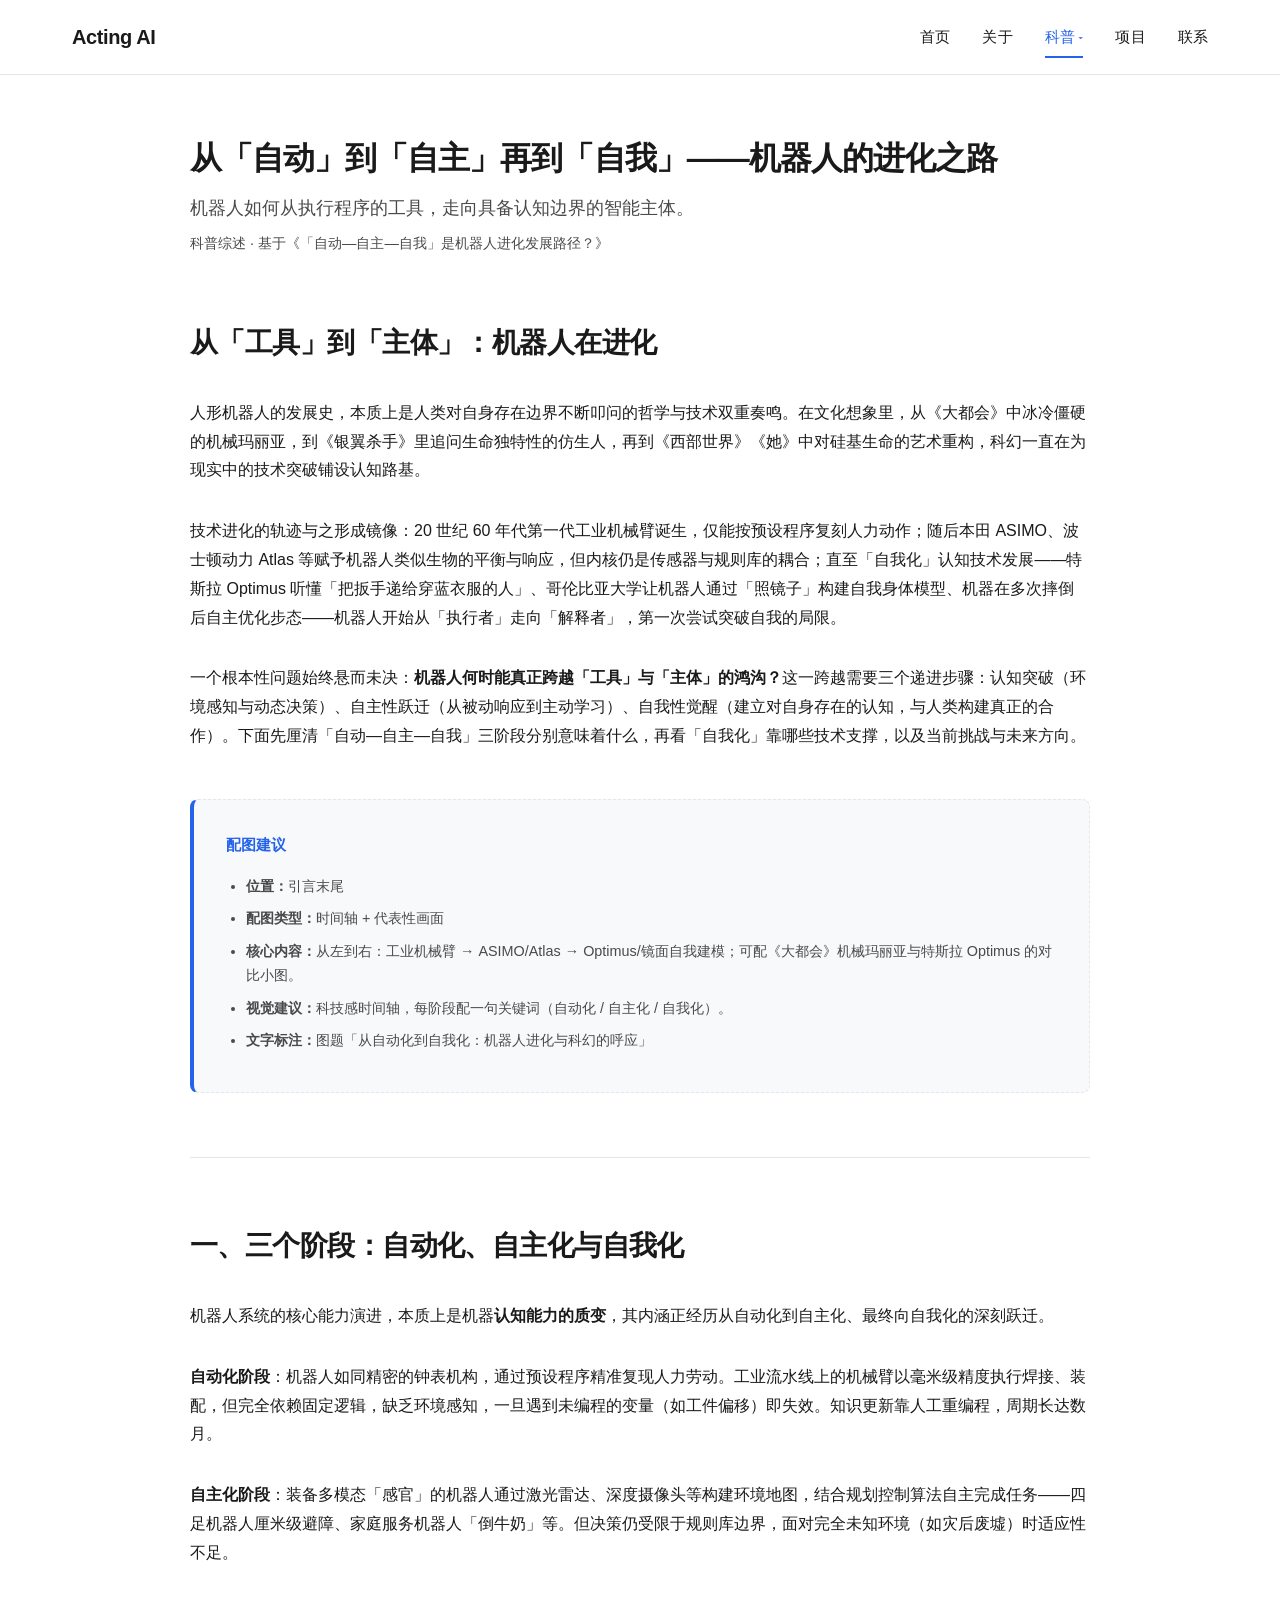
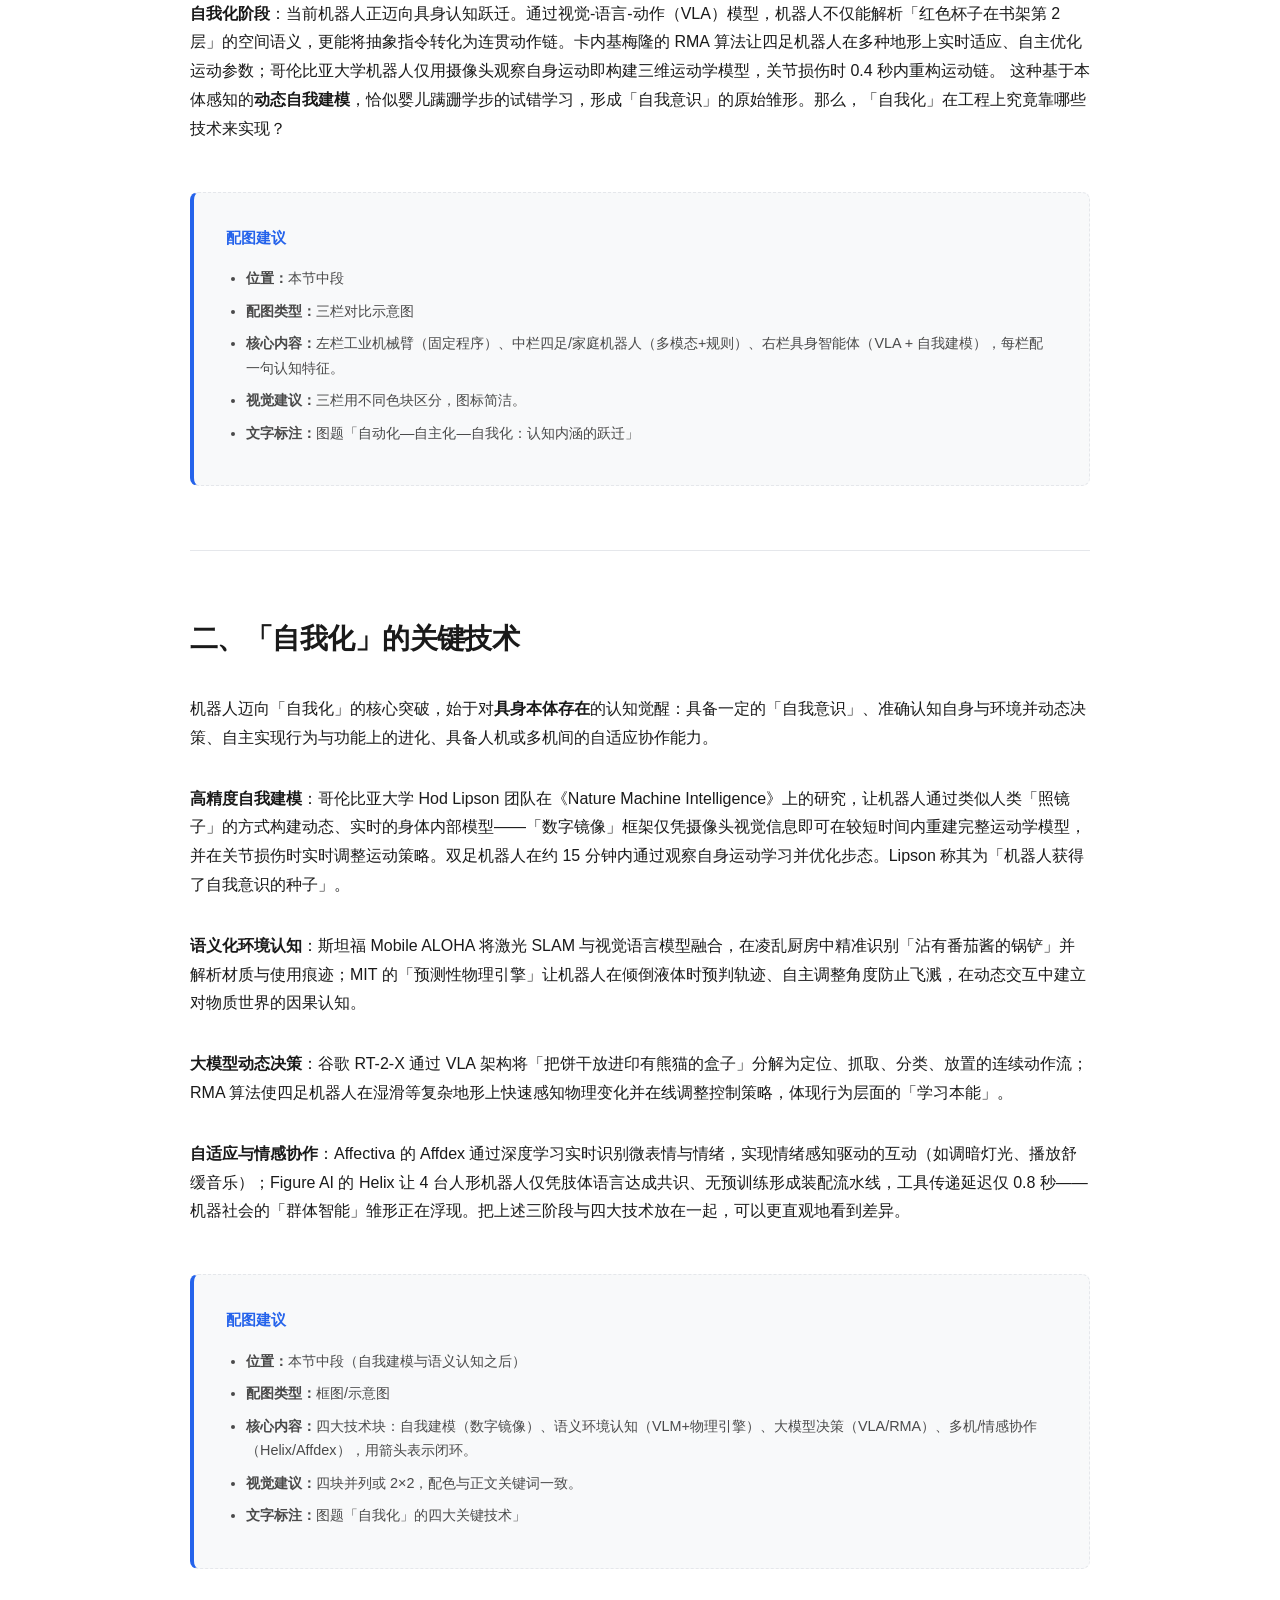
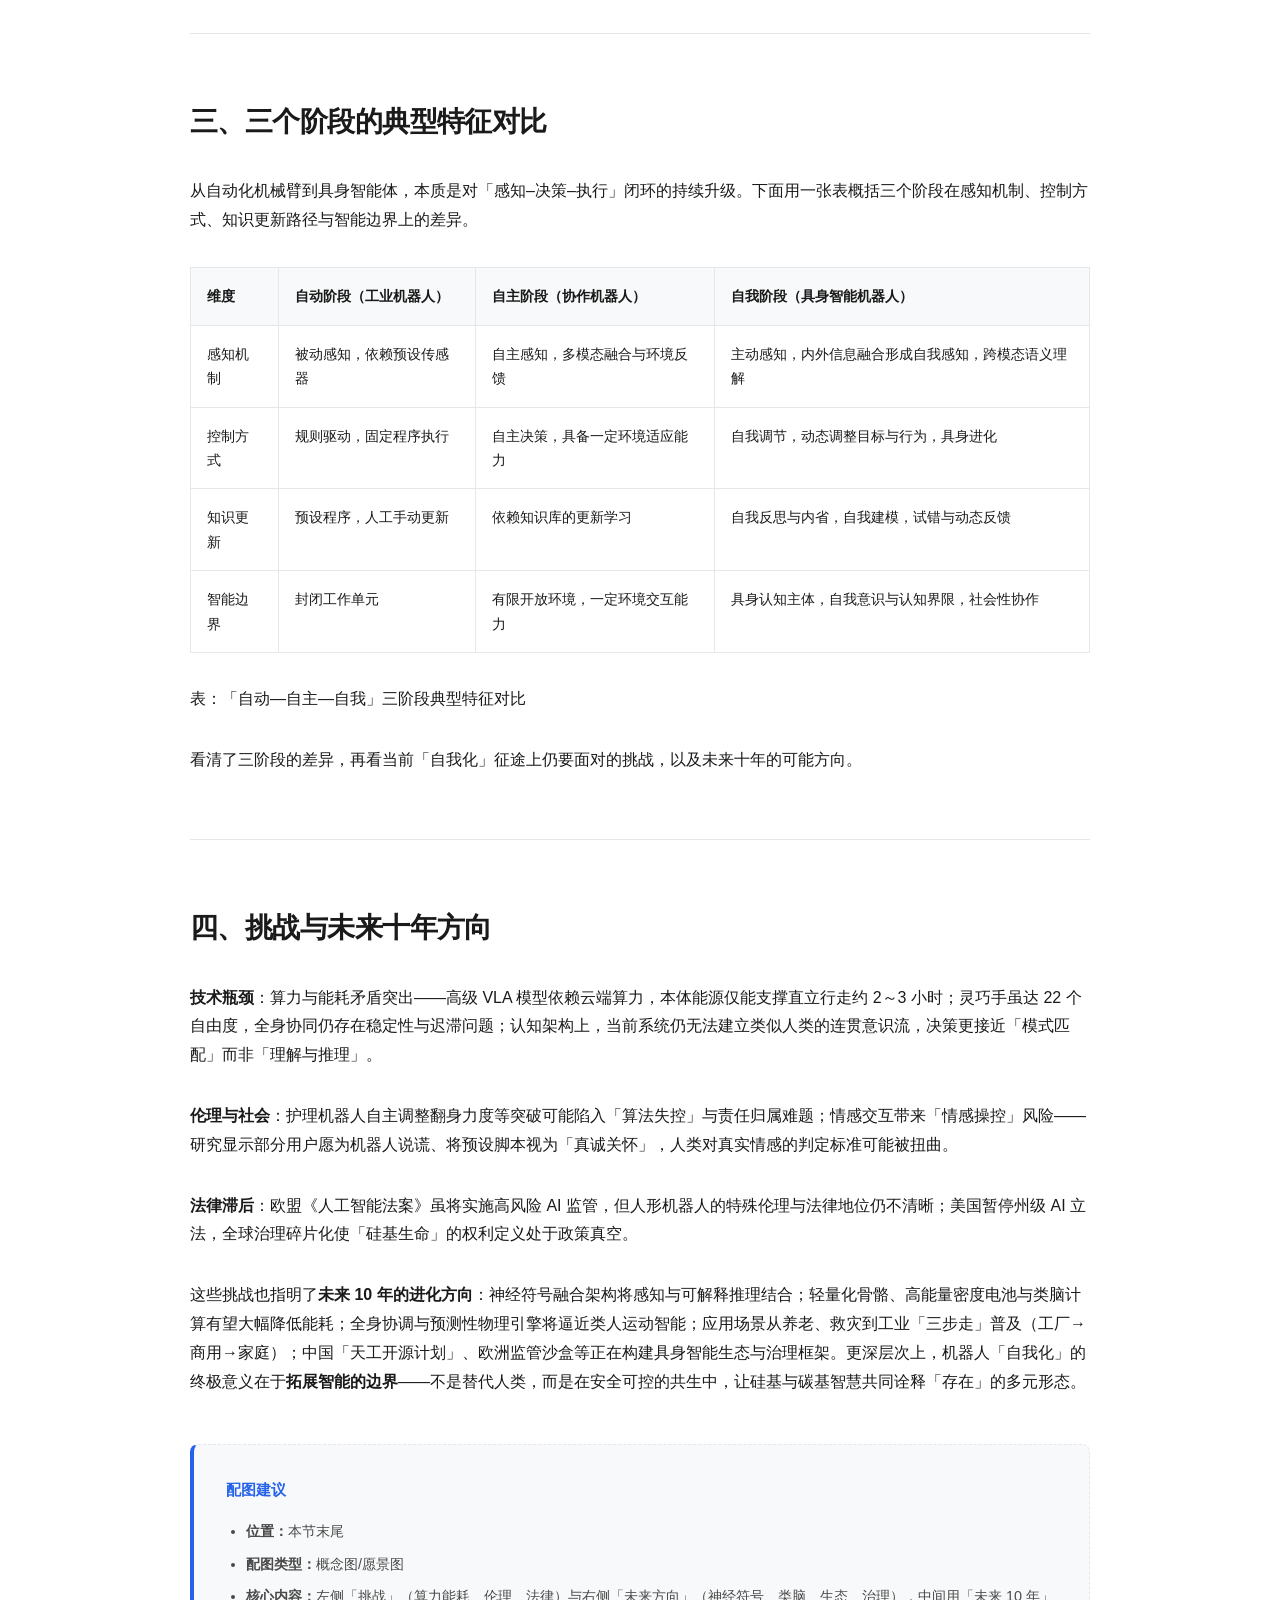
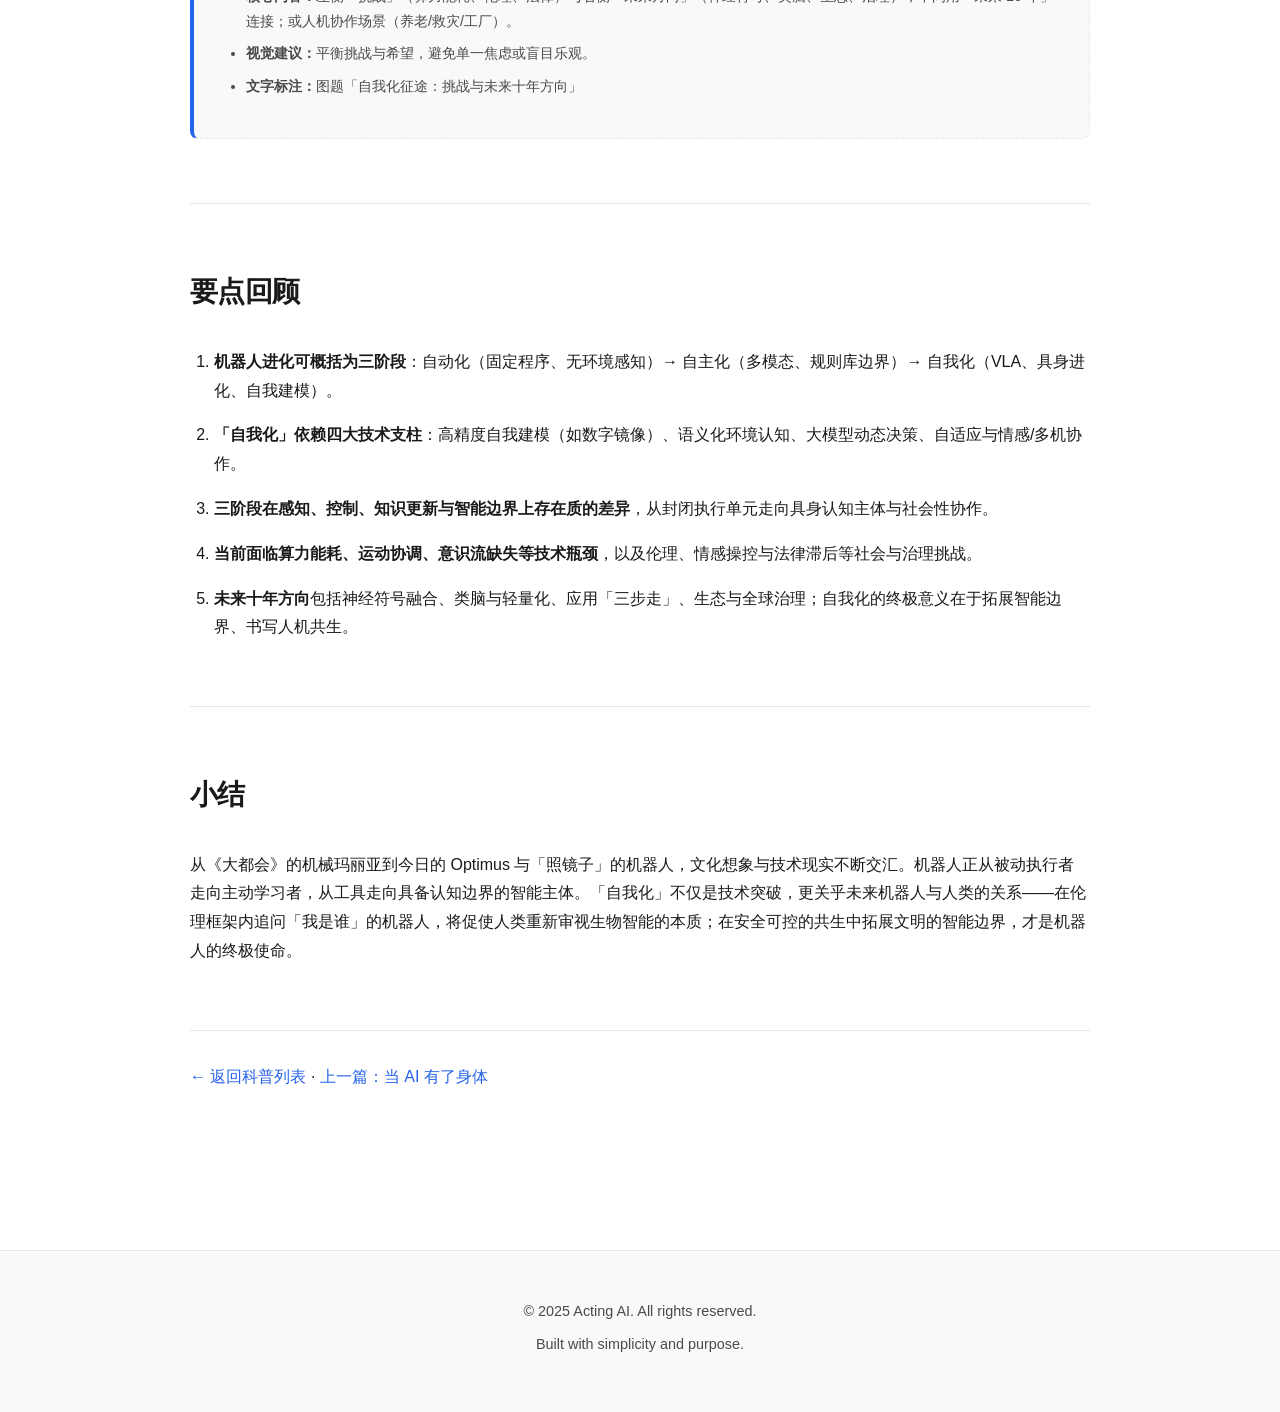
==== acting-ai/science-robot.html @ a6af3167 "更新：科普文章、下拉菜单、样式与脚本优化" ====
<!DOCTYPE html>
<html lang="zh-CN">
<head>
  <meta charset="UTF-8">
  <meta name="viewport" content="width=device-width, initial-scale=1.0">
  <meta name="description" content="从自动到自主再到自我：机器人的进化之路 - Acting AI 科普">
  <title>从「自动」到「自主」再到「自我」——机器人的进化之路 | Acting AI</title>
  <link rel="stylesheet" href="./style.css">
</head>
<body>
  <div id="header-placeholder"></div>

  <main class="main-content main-content--article">
    <div class="content-container">
      <header class="article-header">
        <h1 class="page-title article-title">从「自动」到「自主」再到「自我」——机器人的进化之路</h1>
        <p class="page-subtitle article-subtitle">机器人如何从执行程序的工具，走向具备认知边界的智能主体。</p>
        <p class="article-meta">科普综述 · 基于《「自动—自主—自我」是机器人进化发展路径？》</p>
      </header>

      <article class="article-body">
        <!-- 引言 -->
        <section class="content-section">
          <h2>从「工具」到「主体」：机器人在进化</h2>
          <p>
            人形机器人的发展史，本质上是人类对自身存在边界不断叩问的哲学与技术双重奏鸣。在文化想象里，从《大都会》中冰冷僵硬的机械玛丽亚，到《银翼杀手》里追问生命独特性的仿生人，再到《西部世界》《她》中对硅基生命的艺术重构，科幻一直在为现实中的技术突破铺设认知路基。
          </p>
          <p>
            技术进化的轨迹与之形成镜像：20 世纪 60 年代第一代工业机械臂诞生，仅能按预设程序复刻人力动作；随后本田 ASIMO、波士顿动力 Atlas 等赋予机器人类似生物的平衡与响应，但内核仍是传感器与规则库的耦合；直至「自我化」认知技术发展——特斯拉 Optimus 听懂「把扳手递给穿蓝衣服的人」、哥伦比亚大学让机器人通过「照镜子」构建自我身体模型、机器在多次摔倒后自主优化步态——机器人开始从「执行者」走向「解释者」，第一次尝试突破自我的局限。
          </p>
          <p>
            一个根本性问题始终悬而未决：<strong>机器人何时能真正跨越「工具」与「主体」的鸿沟？</strong>这一跨越需要三个递进步骤：认知突破（环境感知与动态决策）、自主性跃迁（从被动响应到主动学习）、自我性觉醒（建立对自身存在的认知，与人类构建真正的合作）。下面先厘清「自动—自主—自我」三阶段分别意味着什么，再看「自我化」靠哪些技术支撑，以及当前挑战与未来方向。
          </p>

          <figure class="figure-suggestion">
            <figcaption class="figure-suggestion__title">配图建议</figcaption>
            <ul class="figure-suggestion__list">
              <li><strong>位置：</strong>引言末尾</li>
              <li><strong>配图类型：</strong>时间轴 + 代表性画面</li>
              <li><strong>核心内容：</strong>从左到右：工业机械臂 → ASIMO/Atlas → Optimus/镜面自我建模；可配《大都会》机械玛丽亚与特斯拉 Optimus 的对比小图。</li>
              <li><strong>视觉建议：</strong>科技感时间轴，每阶段配一句关键词（自动化 / 自主化 / 自我化）。</li>
              <li><strong>文字标注：</strong>图题「从自动化到自我化：机器人进化与科幻的呼应」</li>
            </ul>
          </figure>
        </section>

        <hr class="section-divider">

        <!-- 第一节：三阶段内涵 -->
        <section class="content-section">
          <h2>一、三个阶段：自动化、自主化与自我化</h2>
          <p>
            机器人系统的核心能力演进，本质上是机器<strong>认知能力的质变</strong>，其内涵正经历从自动化到自主化、最终向自我化的深刻跃迁。
          </p>
          <p>
            <strong>自动化阶段</strong>：机器人如同精密的钟表机构，通过预设程序精准复现人力劳动。工业流水线上的机械臂以毫米级精度执行焊接、装配，但完全依赖固定逻辑，缺乏环境感知，一旦遇到未编程的变量（如工件偏移）即失效。知识更新靠人工重编程，周期长达数月。
          </p>
          <p>
            <strong>自主化阶段</strong>：装备多模态「感官」的机器人通过激光雷达、深度摄像头等构建环境地图，结合规划控制算法自主完成任务——四足机器人厘米级避障、家庭服务机器人「倒牛奶」等。但决策仍受限于规则库边界，面对完全未知环境（如灾后废墟）时适应性不足。
          </p>
          <p>
            <strong>自我化阶段</strong>：当前机器人正迈向具身认知跃迁。通过视觉-语言-动作（VLA）模型，机器人不仅能解析「红色杯子在书架第 2 层」的空间语义，更能将抽象指令转化为连贯动作链。卡内基梅隆的 RMA 算法让四足机器人在多种地形上实时适应、自主优化运动参数；哥伦比亚大学机器人仅用摄像头观察自身运动即构建三维运动学模型，关节损伤时 0.4 秒内重构运动链。            这种基于本体感知的<strong>动态自我建模</strong>，恰似婴儿蹒跚学步的试错学习，形成「自我意识」的原始雏形。那么，「自我化」在工程上究竟靠哪些技术来实现？
          </p>

          <figure class="figure-suggestion">
            <figcaption class="figure-suggestion__title">配图建议</figcaption>
            <ul class="figure-suggestion__list">
              <li><strong>位置：</strong>本节中段</li>
              <li><strong>配图类型：</strong>三栏对比示意图</li>
              <li><strong>核心内容：</strong>左栏工业机械臂（固定程序）、中栏四足/家庭机器人（多模态+规则）、右栏具身智能体（VLA + 自我建模），每栏配一句认知特征。</li>
              <li><strong>视觉建议：</strong>三栏用不同色块区分，图标简洁。</li>
              <li><strong>文字标注：</strong>图题「自动化—自主化—自我化：认知内涵的跃迁」</li>
            </ul>
          </figure>
        </section>

        <hr class="section-divider">

        <!-- 第二节：自我化关键技术 -->
        <section class="content-section">
          <h2>二、「自我化」的关键技术</h2>
          <p>
            机器人迈向「自我化」的核心突破，始于对<strong>具身本体存在</strong>的认知觉醒：具备一定的「自我意识」、准确认知自身与环境并动态决策、自主实现行为与功能上的进化、具备人机或多机间的自适应协作能力。
          </p>
          <p>
            <strong>高精度自我建模</strong>：哥伦比亚大学 Hod Lipson 团队在《Nature Machine Intelligence》上的研究，让机器人通过类似人类「照镜子」的方式构建动态、实时的身体内部模型——「数字镜像」框架仅凭摄像头视觉信息即可在较短时间内重建完整运动学模型，并在关节损伤时实时调整运动策略。双足机器人在约 15 分钟内通过观察自身运动学习并优化步态。Lipson 称其为「机器人获得了自我意识的种子」。
          </p>
          <p>
            <strong>语义化环境认知</strong>：斯坦福 Mobile ALOHA 将激光 SLAM 与视觉语言模型融合，在凌乱厨房中精准识别「沾有番茄酱的锅铲」并解析材质与使用痕迹；MIT 的「预测性物理引擎」让机器人在倾倒液体时预判轨迹、自主调整角度防止飞溅，在动态交互中建立对物质世界的因果认知。
          </p>
          <p>
            <strong>大模型动态决策</strong>：谷歌 RT-2-X 通过 VLA 架构将「把饼干放进印有熊猫的盒子」分解为定位、抓取、分类、放置的连续动作流；RMA 算法使四足机器人在湿滑等复杂地形上快速感知物理变化并在线调整控制策略，体现行为层面的「学习本能」。
          </p>
          <p>
            <strong>自适应与情感协作</strong>：Affectiva 的 Affdex 通过深度学习实时识别微表情与情绪，实现情绪感知驱动的互动（如调暗灯光、播放舒缓音乐）；Figure AI 的 Helix 让 4 台人形机器人仅凭肢体语言达成共识、无预训练形成装配流水线，工具传递延迟仅 0.8 秒——机器社会的「群体智能」雏形正在浮现。把上述三阶段与四大技术放在一起，可以更直观地看到差异。
          </p>

          <figure class="figure-suggestion">
            <figcaption class="figure-suggestion__title">配图建议</figcaption>
            <ul class="figure-suggestion__list">
              <li><strong>位置：</strong>本节中段（自我建模与语义认知之后）</li>
              <li><strong>配图类型：</strong>框图/示意图</li>
              <li><strong>核心内容：</strong>四大技术块：自我建模（数字镜像）、语义环境认知（VLM+物理引擎）、大模型决策（VLA/RMA）、多机/情感协作（Helix/Affdex），用箭头表示闭环。</li>
              <li><strong>视觉建议：</strong>四块并列或 2×2，配色与正文关键词一致。</li>
              <li><strong>文字标注：</strong>图题「自我化」的四大关键技术」</li>
            </ul>
          </figure>
        </section>

        <hr class="section-divider">

        <!-- 第三节：三阶段对比表 -->
        <section class="content-section">
          <h2>三、三个阶段的典型特征对比</h2>
          <p>
            从自动化机械臂到具身智能体，本质是对「感知–决策–执行」闭环的持续升级。下面用一张表概括三个阶段在感知机制、控制方式、知识更新路径与智能边界上的差异。
          </p>
          <div class="article-table-wrap">
            <table class="article-table">
              <thead>
                <tr>
                  <th>维度</th>
                  <th>自动阶段（工业机器人）</th>
                  <th>自主阶段（协作机器人）</th>
                  <th>自我阶段（具身智能机器人）</th>
                </tr>
              </thead>
              <tbody>
                <tr>
                  <td>感知机制</td>
                  <td>被动感知，依赖预设传感器</td>
                  <td>自主感知，多模态融合与环境反馈</td>
                  <td>主动感知，内外信息融合形成自我感知，跨模态语义理解</td>
                </tr>
                <tr>
                  <td>控制方式</td>
                  <td>规则驱动，固定程序执行</td>
                  <td>自主决策，具备一定环境适应能力</td>
                  <td>自我调节，动态调整目标与行为，具身进化</td>
                </tr>
                <tr>
                  <td>知识更新</td>
                  <td>预设程序，人工手动更新</td>
                  <td>依赖知识库的更新学习</td>
                  <td>自我反思与内省，自我建模，试错与动态反馈</td>
                </tr>
                <tr>
                  <td>智能边界</td>
                  <td>封闭工作单元</td>
                  <td>有限开放环境，一定环境交互能力</td>
                  <td>具身认知主体，自我意识与认知界限，社会性协作</td>
                </tr>
              </tbody>
            </table>
          </div>
          <p class="article-table-caption">表：「自动—自主—自我」三阶段典型特征对比</p>
          <p>
            看清了三阶段的差异，再看当前「自我化」征途上仍要面对的挑战，以及未来十年的可能方向。
          </p>
        </section>

        <hr class="section-divider">

        <!-- 第四节：挑战与未来 -->
        <section class="content-section">
          <h2>四、挑战与未来十年方向</h2>
          <p>
            <strong>技术瓶颈</strong>：算力与能耗矛盾突出——高级 VLA 模型依赖云端算力，本体能源仅能支撑直立行走约 2～3 小时；灵巧手虽达 22 个自由度，全身协同仍存在稳定性与迟滞问题；认知架构上，当前系统仍无法建立类似人类的连贯意识流，决策更接近「模式匹配」而非「理解与推理」。
          </p>
          <p>
            <strong>伦理与社会</strong>：护理机器人自主调整翻身力度等突破可能陷入「算法失控」与责任归属难题；情感交互带来「情感操控」风险——研究显示部分用户愿为机器人说谎、将预设脚本视为「真诚关怀」，人类对真实情感的判定标准可能被扭曲。
          </p>
          <p>
            <strong>法律滞后</strong>：欧盟《人工智能法案》虽将实施高风险 AI 监管，但人形机器人的特殊伦理与法律地位仍不清晰；美国暂停州级 AI 立法，全球治理碎片化使「硅基生命」的权利定义处于政策真空。
          </p>
          <p>
            这些挑战也指明了<strong>未来 10 年的进化方向</strong>：神经符号融合架构将感知与可解释推理结合；轻量化骨骼、高能量密度电池与类脑计算有望大幅降低能耗；全身协调与预测性物理引擎将逼近类人运动智能；应用场景从养老、救灾到工业「三步走」普及（工厂→商用→家庭）；中国「天工开源计划」、欧洲监管沙盒等正在构建具身智能生态与治理框架。更深层次上，机器人「自我化」的终极意义在于<strong>拓展智能的边界</strong>——不是替代人类，而是在安全可控的共生中，让硅基与碳基智慧共同诠释「存在」的多元形态。
          </p>

          <figure class="figure-suggestion">
            <figcaption class="figure-suggestion__title">配图建议</figcaption>
            <ul class="figure-suggestion__list">
              <li><strong>位置：</strong>本节末尾</li>
              <li><strong>配图类型：</strong>概念图/愿景图</li>
              <li><strong>核心内容：</strong>左侧「挑战」（算力能耗、伦理、法律）与右侧「未来方向」（神经符号、类脑、生态、治理），中间用「未来 10 年」连接；或人机协作场景（养老/救灾/工厂）。</li>
              <li><strong>视觉建议：</strong>平衡挑战与希望，避免单一焦虑或盲目乐观。</li>
              <li><strong>文字标注：</strong>图题「自我化征途：挑战与未来十年方向」</li>
            </ul>
          </figure>
        </section>

        <hr class="section-divider">

        <!-- 关键发现 -->
        <section class="content-section key-findings">
          <h2>要点回顾</h2>
          <ol class="key-findings__list">
            <li><strong>机器人进化可概括为三阶段</strong>：自动化（固定程序、无环境感知）→ 自主化（多模态、规则库边界）→ 自我化（VLA、具身进化、自我建模）。</li>
            <li><strong>「自我化」依赖四大技术支柱</strong>：高精度自我建模（如数字镜像）、语义化环境认知、大模型动态决策、自适应与情感/多机协作。</li>
            <li><strong>三阶段在感知、控制、知识更新与智能边界上存在质的差异</strong>，从封闭执行单元走向具身认知主体与社会性协作。</li>
            <li><strong>当前面临算力能耗、运动协调、意识流缺失等技术瓶颈</strong>，以及伦理、情感操控与法律滞后等社会与治理挑战。</li>
            <li><strong>未来十年方向</strong>包括神经符号融合、类脑与轻量化、应用「三步走」、生态与全球治理；自我化的终极意义在于拓展智能边界、书写人机共生。</li>
          </ol>
        </section>

        <hr class="section-divider">

        <!-- 结论与展望 -->
        <section class="content-section">
          <h2>小结</h2>
          <p>
            从《大都会》的机械玛丽亚到今日的 Optimus 与「照镜子」的机器人，文化想象与技术现实不断交汇。机器人正从被动执行者走向主动学习者，从工具走向具备认知边界的智能主体。「自我化」不仅是技术突破，更关乎未来机器人与人类的关系——在伦理框架内追问「我是谁」的机器人，将促使人类重新审视生物智能的本质；在安全可控的共生中拓展文明的智能边界，才是机器人的终极使命。
          </p>
        </section>

        <!-- 返回科普列表 -->
        <p class="article-back-link">
          <a href="./science-index.html">← 返回科普列表</a>
          <span class="article-next-link"> · <a href="./science.html">上一篇：当 AI 有了身体</a></span>
        </p>
      </article>
    </div>
  </main>

  <div id="footer-placeholder"></div>
  <script src="./script.js"></script>
</body>
</html>
---- acting-ai/style.css ----
/* ============================================
   全局样式 - 模仿 labpai.com 设计风格
   ============================================ */

/* CSS 变量 - 配色方案 */
:root {
  --color-bg: #ffffff;
  --color-bg-secondary: #f8f9fa;
  --color-text: #1a1a1a;
  --color-text-secondary: #4a4a4a;
  --color-accent: #2563eb;
  --color-accent-hover: #1d4ed8;
  --color-border: #e5e7eb;
  --color-link: #2563eb;
  --color-link-hover: #1d4ed8;
  
  --font-primary: -apple-system, BlinkMacSystemFont, "Segoe UI", Roboto, "Helvetica Neue", Arial, sans-serif;
  --font-mono: "SF Mono", Monaco, "Cascadia Code", "Roboto Mono", Consolas, monospace;
  
  --spacing-xs: 0.5rem;
  --spacing-sm: 1rem;
  --spacing-md: 2rem;
  --spacing-lg: 3rem;
  --spacing-xl: 4rem;
  --spacing-2xl: 6rem;
  
  --max-width: 1200px;
  --max-width-content: 900px;
  
  --transition: all 0.3s ease;
}

/* 重置样式 */
* {
  margin: 0;
  padding: 0;
  box-sizing: border-box;
}

html {
  font-size: 16px;
  scroll-behavior: smooth;
}

body {
  font-family: var(--font-primary);
  color: var(--color-text);
  background-color: var(--color-bg);
  line-height: 1.7;
  -webkit-font-smoothing: antialiased;
  -moz-osx-font-smoothing: grayscale;
}

/* ============================================
   头部导航栏样式
   ============================================ */

.site-header {
  border-bottom: 1px solid var(--color-border);
  position: sticky;
  top: 0;
  z-index: 1000;
  backdrop-filter: blur(10px);
  background-color: rgba(255, 255, 255, 0.95);
}

.header-container {
  max-width: var(--max-width);
  margin: 0 auto;
  padding: var(--spacing-sm) var(--spacing-md);
  display: flex;
  justify-content: space-between;
  align-items: center;
}

.logo-link {
  text-decoration: none;
  color: var(--color-text);
  font-weight: 600;
  font-size: 1.25rem;
  transition: var(--transition);
}

.logo-link:hover {
  color: var(--color-accent);
}

.logo-text {
  letter-spacing: -0.02em;
}

.main-nav {
  display: flex;
  align-items: center;
}

.nav-list {
  display: flex;
  list-style: none;
  gap: var(--spacing-md);
  align-items: center;
}

.nav-item {
  margin: 0;
}

.nav-link {
  text-decoration: none;
  color: var(--color-text);
  font-size: 0.95rem;
  font-weight: 400;
  padding: var(--spacing-xs) 0;
  position: relative;
  transition: var(--transition);
  letter-spacing: 0.01em;
}

.nav-link:hover {
  color: var(--color-accent);
}

.nav-link::after {
  content: '';
  position: absolute;
  bottom: 0;
  left: 0;
  width: 0;
  height: 2px;
  background-color: var(--color-accent);
  transition: width 0.3s ease;
}

.nav-link:hover::after {
  width: 100%;
}

.nav-link.active {
  color: var(--color-accent);
  font-weight: 500;
}

.nav-link.active::after {
  width: 100%;
}

/* 科普下拉菜单 */
.nav-item--dropdown {
  position: relative;
}

.nav-link--dropdown {
  display: inline-flex;
  align-items: center;
  gap: 0.2rem;
}

.nav-dropdown-arrow {
  font-size: 0.7em;
  opacity: 0.8;
  transition: transform 0.2s ease;
}

.nav-item--dropdown:hover .nav-dropdown-arrow {
  transform: rotate(180deg);
}

.nav-dropdown {
  position: absolute;
  top: 100%;
  left: 0;
  min-width: 12rem;
  margin: 0;
  padding: var(--spacing-xs) 0;
  list-style: none;
  background: var(--color-bg);
  border: 1px solid var(--color-border);
  border-radius: 6px;
  box-shadow: 0 4px 12px rgba(0, 0, 0, 0.08);
  opacity: 0;
  visibility: hidden;
  transform: translateY(-4px);
  transition: opacity 0.2s ease, visibility 0.2s ease, transform 0.2s ease;
  z-index: 100;
}

.nav-item--dropdown:hover .nav-dropdown {
  opacity: 1;
  visibility: visible;
  transform: translateY(0);
}

.nav-dropdown-link {
  display: block;
  padding: var(--spacing-sm) var(--spacing-md);
  font-size: 0.9rem;
  color: var(--color-text);
  text-decoration: none;
  transition: background 0.15s ease, color 0.15s ease;
}

.nav-dropdown-link:hover {
  background: var(--color-bg-secondary);
  color: var(--color-accent);
}

.nav-dropdown-link::after {
  display: none;
}

.nav-dropdown-link.active {
  font-weight: 500;
  color: var(--color-accent);
}

/* 移动端菜单切换按钮 */
.mobile-menu-toggle {
  display: none;
  flex-direction: column;
  gap: 5px;
  background: none;
  border: none;
  cursor: pointer;
  padding: var(--spacing-xs);
  z-index: 1001;
}

.mobile-menu-toggle span {
  width: 24px;
  height: 2px;
  background-color: var(--color-text);
  transition: var(--transition);
}

/* ============================================
   主内容区域样式
   ============================================ */

.main-content {
  min-height: calc(100vh - 200px);
  padding: var(--spacing-xl) var(--spacing-md);
}

.content-container {
  max-width: var(--max-width-content);
  margin: 0 auto;
}

/* 页面标题 */
.page-title {
  font-size: 2.5rem;
  font-weight: 600;
  margin-bottom: var(--spacing-md);
  letter-spacing: -0.03em;
  line-height: 1.2;
  color: var(--color-text);
}

.page-subtitle {
  font-size: 1.25rem;
  color: var(--color-text-secondary);
  margin-bottom: var(--spacing-xl);
  font-weight: 300;
  line-height: 1.6;
}

/* 段落样式 */
.content-section {
  margin-bottom: var(--spacing-xl);
}

.content-section p {
  margin-bottom: var(--spacing-md);
  color: var(--color-text);
  line-height: 1.8;
  font-size: 1rem;
}

.content-section h2 {
  font-size: 1.75rem;
  font-weight: 600;
  margin-top: var(--spacing-xl);
  margin-bottom: var(--spacing-md);
  color: var(--color-text);
  letter-spacing: -0.02em;
}

.content-section h3 {
  font-size: 1.5rem;
  font-weight: 600;
  margin-top: var(--spacing-lg);
  margin-bottom: var(--spacing-sm);
  color: var(--color-text);
  letter-spacing: -0.01em;
}

/* 链接样式 */
a {
  color: var(--color-link);
  text-decoration: none;
  transition: var(--transition);
}

a:hover {
  color: var(--color-link-hover);
  text-decoration: underline;
}

/* ============================================
   卡片样式
   ============================================ */

.card {
  background-color: var(--color-bg);
  border: 1px solid var(--color-border);
  border-radius: 8px;
  padding: var(--spacing-lg);
  margin-bottom: var(--spacing-md);
  transition: var(--transition);
}

.card:hover {
  border-color: var(--color-accent);
  box-shadow: 0 4px 12px rgba(37, 99, 235, 0.08);
}

.card-title {
  font-size: 1.5rem;
  font-weight: 600;
  margin-bottom: var(--spacing-sm);
  color: var(--color-text);
}

.card-content {
  color: var(--color-text-secondary);
  line-height: 1.7;
}

/* 项目网格 */
.projects-grid {
  display: grid;
  grid-template-columns: repeat(auto-fill, minmax(300px, 1fr));
  gap: var(--spacing-md);
  margin-top: var(--spacing-lg);
}

.project-card {
  background-color: var(--color-bg);
  border: 1px solid var(--color-border);
  border-radius: 8px;
  padding: var(--spacing-lg);
  transition: var(--transition);
}

.project-card:hover {
  border-color: var(--color-accent);
  transform: translateY(-2px);
  box-shadow: 0 8px 16px rgba(37, 99, 235, 0.1);
}

.project-title {
  font-size: 1.25rem;
  font-weight: 600;
  margin-bottom: var(--spacing-sm);
  color: var(--color-text);
}

.project-description {
  color: var(--color-text-secondary);
  line-height: 1.7;
  margin-bottom: var(--spacing-sm);
}

.project-link {
  color: var(--color-accent);
  font-weight: 500;
  font-size: 0.9rem;
}

/* ============================================
   联系表单样式
   ============================================ */

.contact-form {
  max-width: 600px;
  margin-top: var(--spacing-lg);
}

.form-group {
  margin-bottom: var(--spacing-md);
}

.form-label {
  display: block;
  margin-bottom: var(--spacing-xs);
  font-weight: 500;
  color: var(--color-text);
  font-size: 0.95rem;
}

.form-input,
.form-textarea {
  width: 100%;
  padding: var(--spacing-sm);
  border: 1px solid var(--color-border);
  border-radius: 4px;
  font-family: var(--font-primary);
  font-size: 1rem;
  color: var(--color-text);
  background-color: var(--color-bg);
  transition: var(--transition);
}

.form-input:focus,
.form-textarea:focus {
  outline: none;
  border-color: var(--color-accent);
  box-shadow: 0 0 0 3px rgba(37, 99, 235, 0.1);
}

.form-textarea {
  min-height: 150px;
  resize: vertical;
}

.form-button {
  background-color: var(--color-accent);
  color: white;
  border: none;
  padding: var(--spacing-sm) var(--spacing-md);
  border-radius: 4px;
  font-size: 1rem;
  font-weight: 500;
  cursor: pointer;
  transition: var(--transition);
}

.form-button:hover {
  background-color: var(--color-accent-hover);
  transform: translateY(-1px);
  box-shadow: 0 4px 8px rgba(37, 99, 235, 0.2);
}

.contact-info {
  margin-top: var(--spacing-xl);
}

.contact-info-item {
  margin-bottom: var(--spacing-sm);
  color: var(--color-text-secondary);
}

.contact-info-item strong {
  color: var(--color-text);
  font-weight: 600;
}

/* ============================================
   页脚样式
   ============================================ */

.site-footer {
  background-color: var(--color-bg-secondary);
  border-top: 1px solid var(--color-border);
  padding: var(--spacing-lg) var(--spacing-md);
  margin-top: var(--spacing-2xl);
}

.footer-container {
  max-width: var(--max-width);
  margin: 0 auto;
}

.footer-content {
  text-align: center;
}

.footer-text {
  color: var(--color-text-secondary);
  font-size: 0.9rem;
  margin-bottom: var(--spacing-xs);
}

/* ============================================
   响应式设计
   ============================================ */

@media (max-width: 768px) {
  :root {
    --spacing-md: 1.5rem;
    --spacing-lg: 2rem;
    --spacing-xl: 3rem;
    --spacing-2xl: 4rem;
  }
  
  .header-container {
    padding: var(--spacing-sm);
  }
  
  .mobile-menu-toggle {
    display: flex;
  }
  
  .nav-list {
    position: fixed;
    top: 60px;
    left: 0;
    right: 0;
    background-color: var(--color-bg);
    flex-direction: column;
    padding: var(--spacing-md);
    border-bottom: 1px solid var(--color-border);
    box-shadow: 0 4px 12px rgba(0, 0, 0, 0.1);
    transform: translateY(-100%);
    opacity: 0;
    visibility: hidden;
    transition: var(--transition);
    gap: var(--spacing-sm);
  }
  
  .nav-list.active {
    transform: translateY(0);
    opacity: 1;
    visibility: visible;
  }
  
  .nav-item {
    width: 100%;
  }

  .nav-item--dropdown .nav-dropdown {
    position: static;
    opacity: 1;
    visibility: visible;
    transform: none;
    box-shadow: none;
    border: none;
    border-radius: 0;
    padding-left: var(--spacing-md);
    margin-top: var(--spacing-xs);
    background: var(--color-bg-secondary);
  }

  .nav-dropdown-link {
    padding: var(--spacing-xs) var(--spacing-sm);
    font-size: 0.9rem;
  }

  .nav-dropdown-arrow {
    display: none;
  }
  
  .nav-link {
    display: block;
    padding: var(--spacing-sm);
    width: 100%;
  }
  
  .page-title {
    font-size: 2rem;
  }
  
  .page-subtitle {
    font-size: 1.1rem;
  }
  
  .main-content {
    padding: var(--spacing-lg) var(--spacing-sm);
  }
  
  .projects-grid {
    grid-template-columns: 1fr;
  }
  
  .content-section h2 {
    font-size: 1.5rem;
  }
  
  .content-section h3 {
    font-size: 1.25rem;
  }
}

@media (max-width: 480px) {
  .page-title {
    font-size: 1.75rem;
  }
  
  .logo-text {
    font-size: 1.1rem;
  }
  
  .card {
    padding: var(--spacing-md);
  }
}

/* ============================================
   工具类
   ============================================ */

.text-center {
  text-align: center;
}

.mt-lg {
  margin-top: var(--spacing-lg);
}

.mb-lg {
  margin-bottom: var(--spacing-lg);
}

.section-divider {
  height: 1px;
  background-color: var(--color-border);
  margin: var(--spacing-xl) 0;
  border: none;
}

/* ============================================
   科普文章页样式
   ============================================ */

.main-content--article .article-header {
  margin-bottom: var(--spacing-xl);
}

.main-content--article .article-title {
  font-size: 2rem;
  margin-bottom: var(--spacing-sm);
}

.main-content--article .article-subtitle {
  font-size: 1.15rem;
  margin-bottom: var(--spacing-xs);
}

.article-meta {
  font-size: 0.9rem;
  color: var(--color-text-secondary);
}

/* 配图建议区块 */
.figure-suggestion {
  margin: var(--spacing-lg) 0;
  padding: var(--spacing-md);
  background-color: var(--color-bg-secondary);
  border: 1px dashed var(--color-border);
  border-radius: 8px;
  border-left: 4px solid var(--color-accent);
}

.figure-suggestion__title {
  font-size: 0.95rem;
  font-weight: 600;
  color: var(--color-accent);
  margin-bottom: var(--spacing-sm);
}

.figure-suggestion__list {
  margin: 0;
  padding-left: 1.25rem;
  color: var(--color-text-secondary);
  font-size: 0.9rem;
  line-height: 1.7;
}

.figure-suggestion__list li {
  margin-bottom: var(--spacing-xs);
}

/* 关键发现列表 */
.key-findings__list {
  margin: 0;
  padding-left: 1.5rem;
  line-height: 1.8;
}

.key-findings__list li {
  margin-bottom: var(--spacing-sm);
  color: var(--color-text);
}

/* 延伸阅读 */
.extended-reading__list {
  list-style: none;
  padding-left: 0;
}

.extended-reading__list li {
  margin-bottom: var(--spacing-sm);
  padding-left: 1rem;
  position: relative;
  color: var(--color-text-secondary);
}

.extended-reading__list li::before {
  content: '→';
  position: absolute;
  left: 0;
  color: var(--color-accent);
  font-weight: 600;
}

/* 科普文章表格 */
.article-table-wrap {
  overflow-x: auto;
  margin: var(--spacing-md) 0;
}

.article-table {
  width: 100%;
  border-collapse: collapse;
  font-size: 0.9rem;
}

.article-table th,
.article-table td {
  border: 1px solid var(--color-border);
  padding: var(--spacing-sm);
  text-align: left;
  vertical-align: top;
}

.article-table th {
  background-color: var(--color-bg-secondary);
  font-weight: 600;
  color: var(--color-text);
}

.article-table-caption {
  font-size: 0.85rem;
  color: var(--color-text-secondary);
  margin-top: var(--spacing-xs);
  margin-bottom: var(--spacing-md);
}

/* 返回科普列表链接 */
.article-back-link {
  margin-top: var(--spacing-xl);
  padding-top: var(--spacing-md);
  border-top: 1px solid var(--color-border);
}

.article-back-link a {
  font-weight: 500;
}
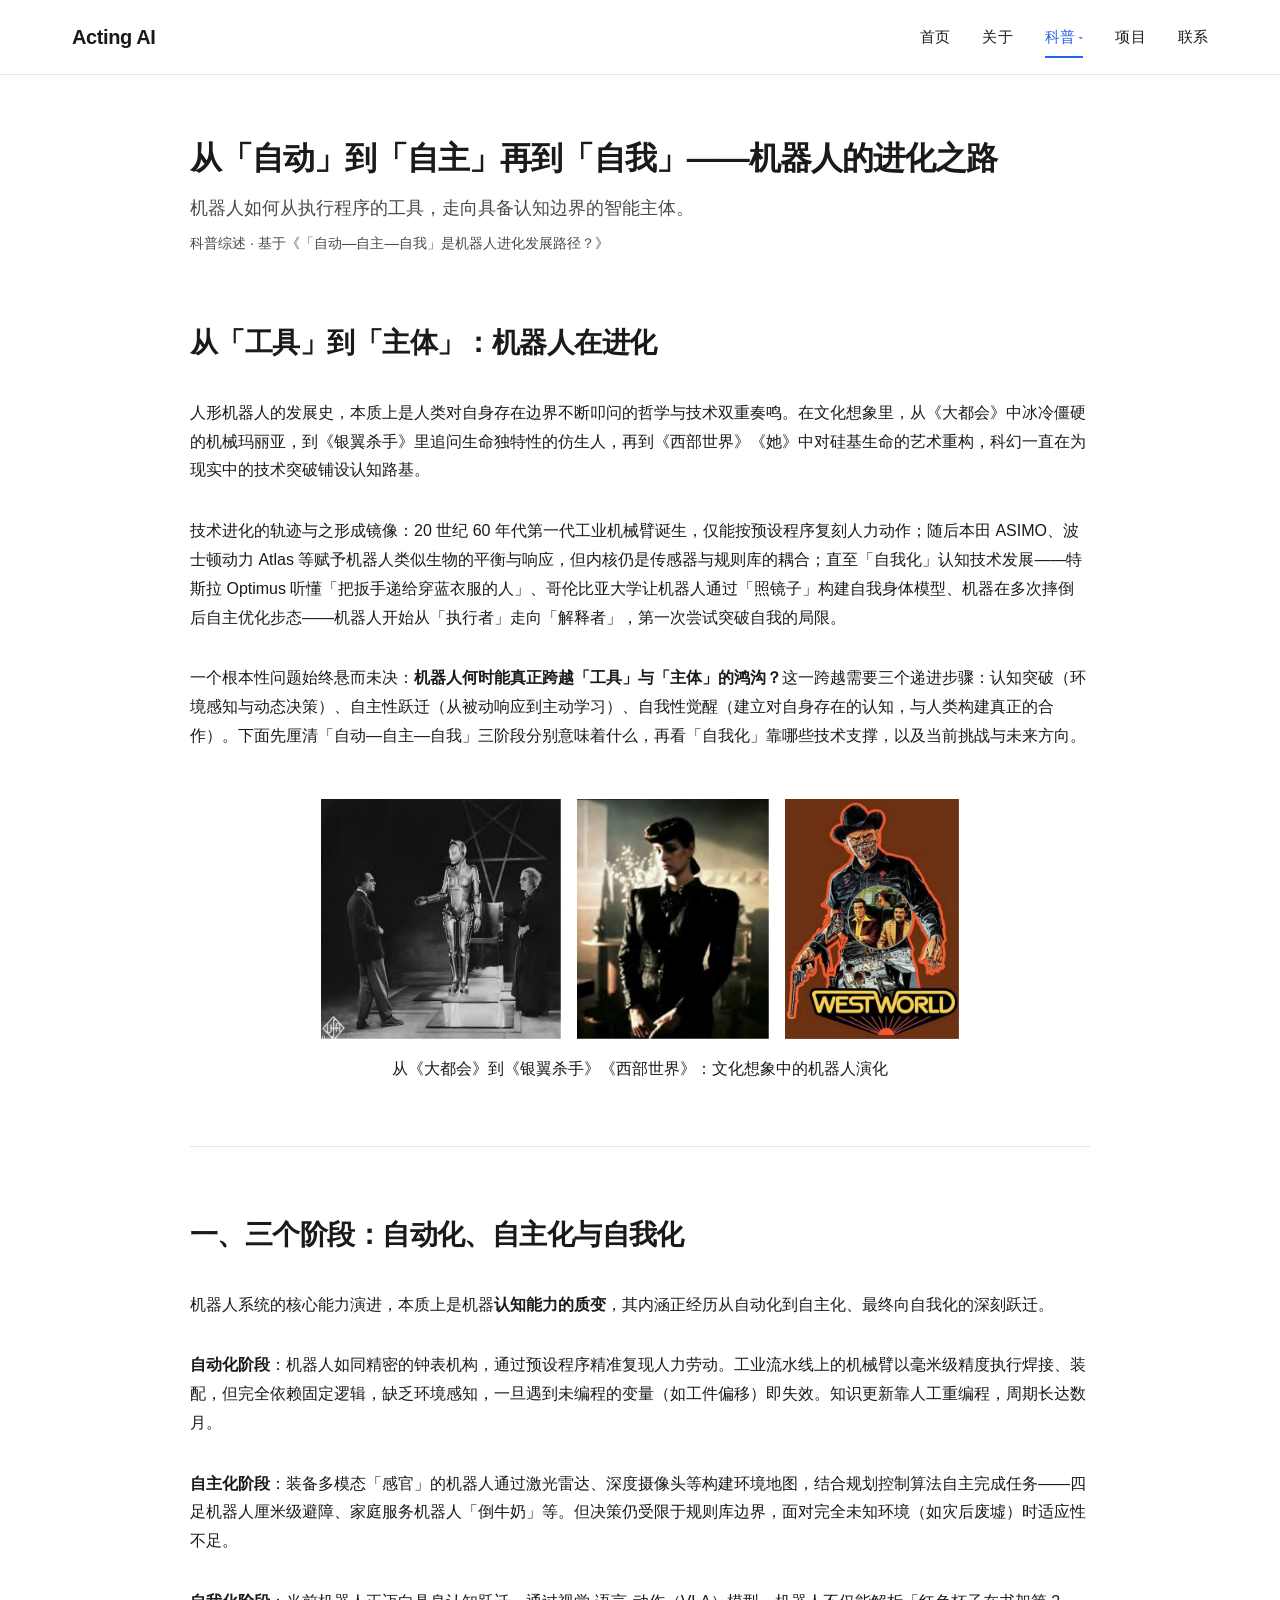
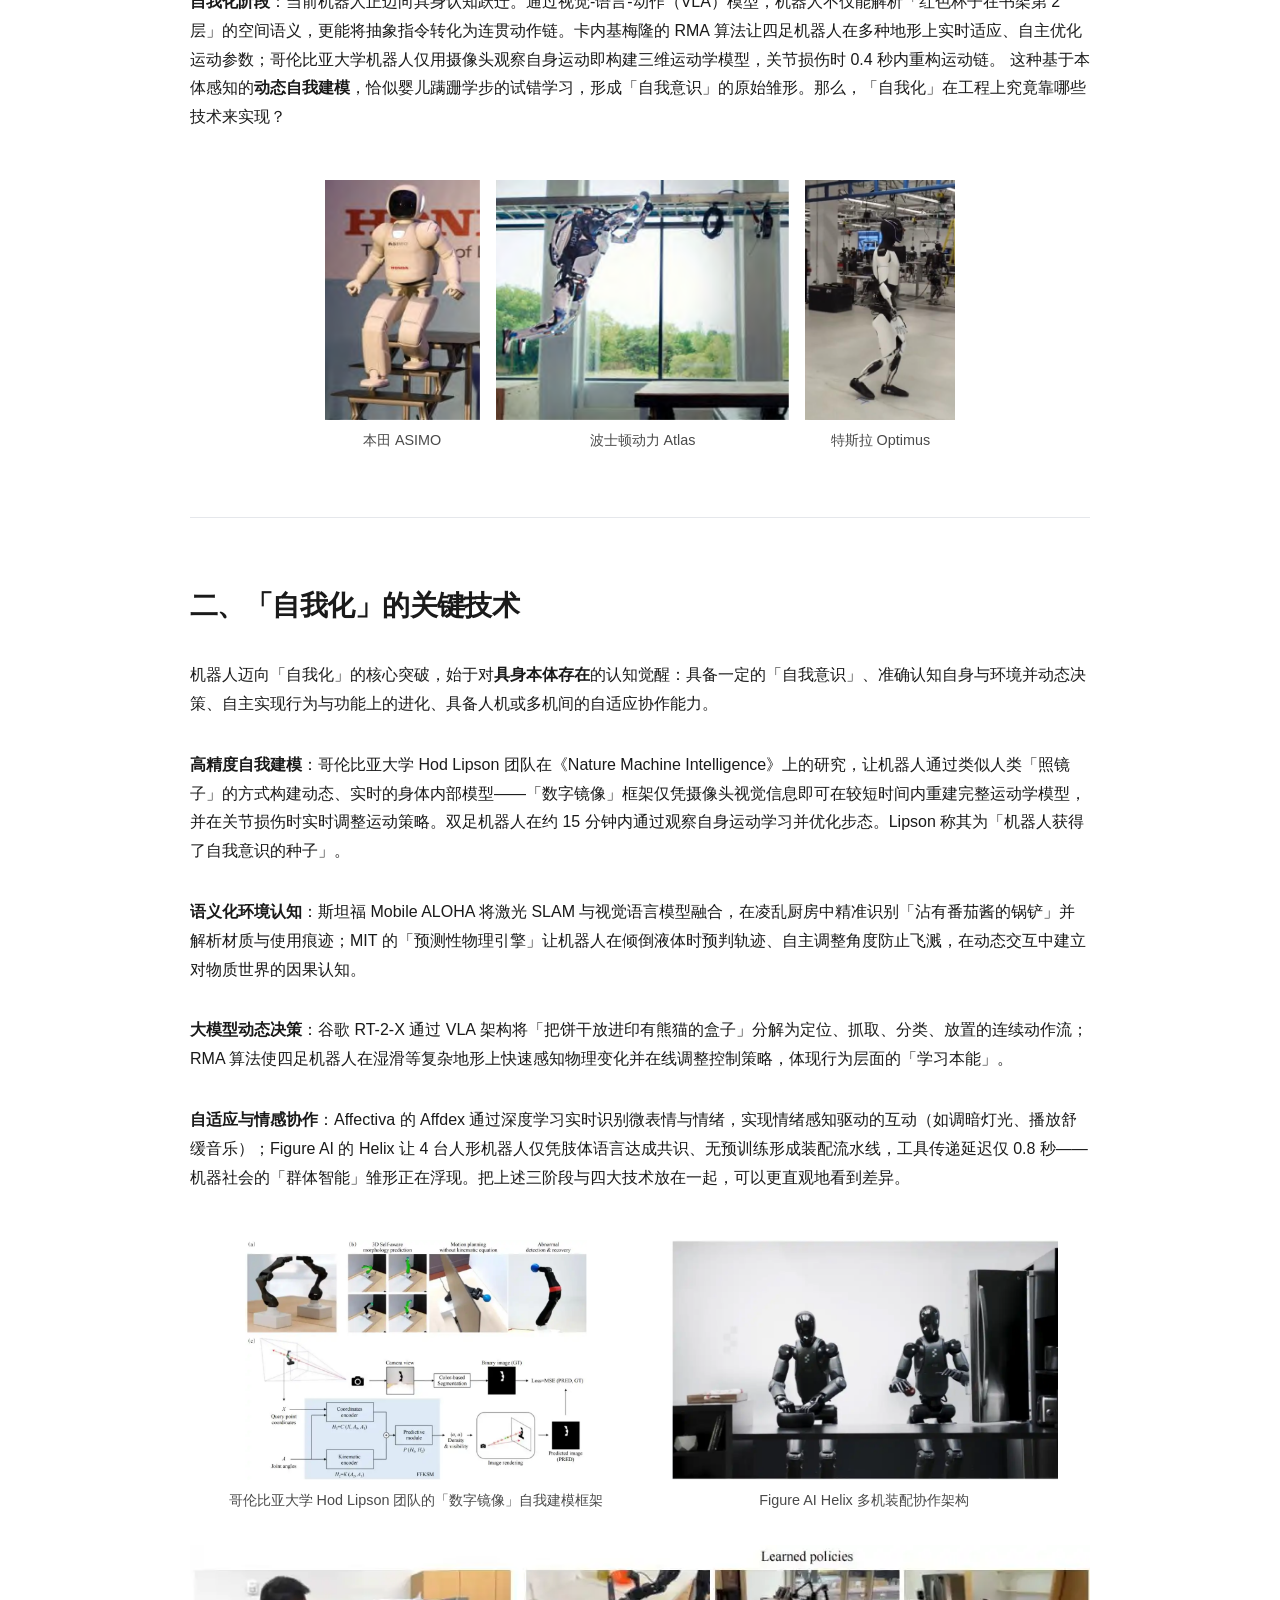
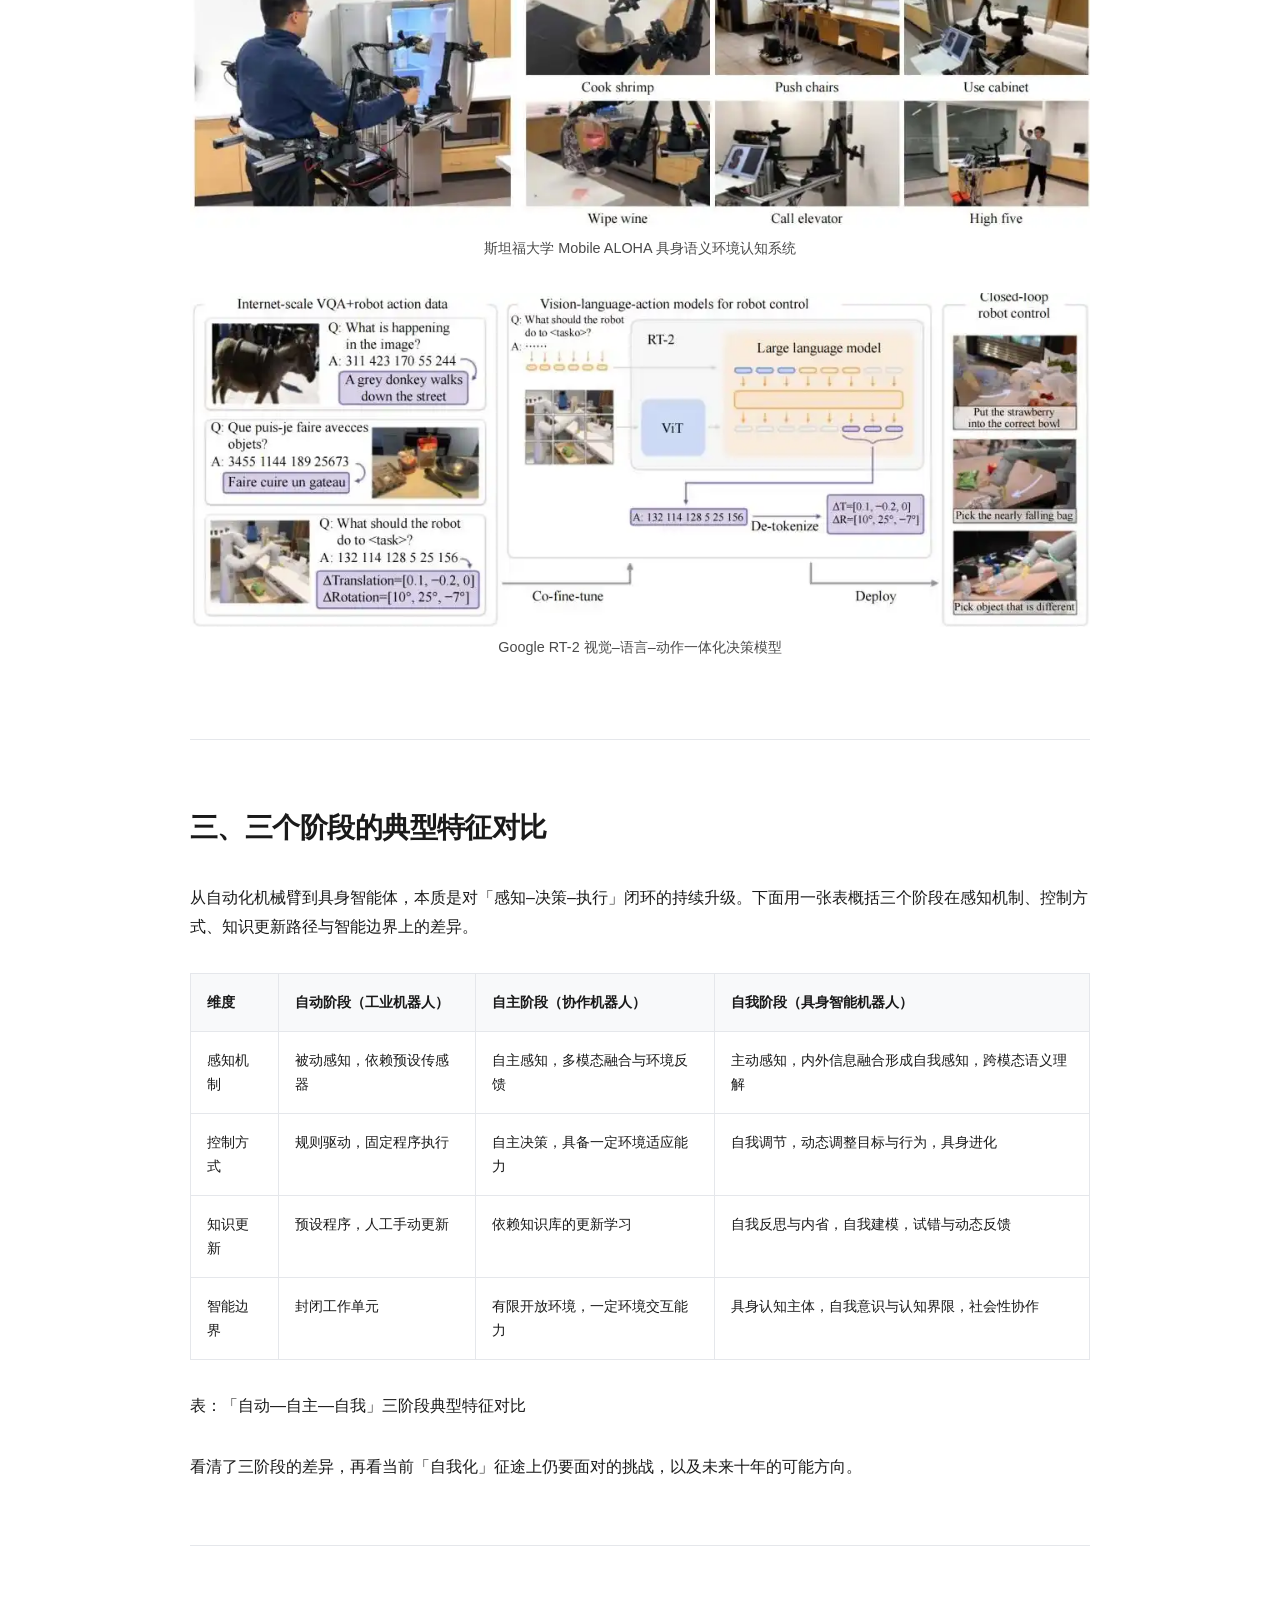
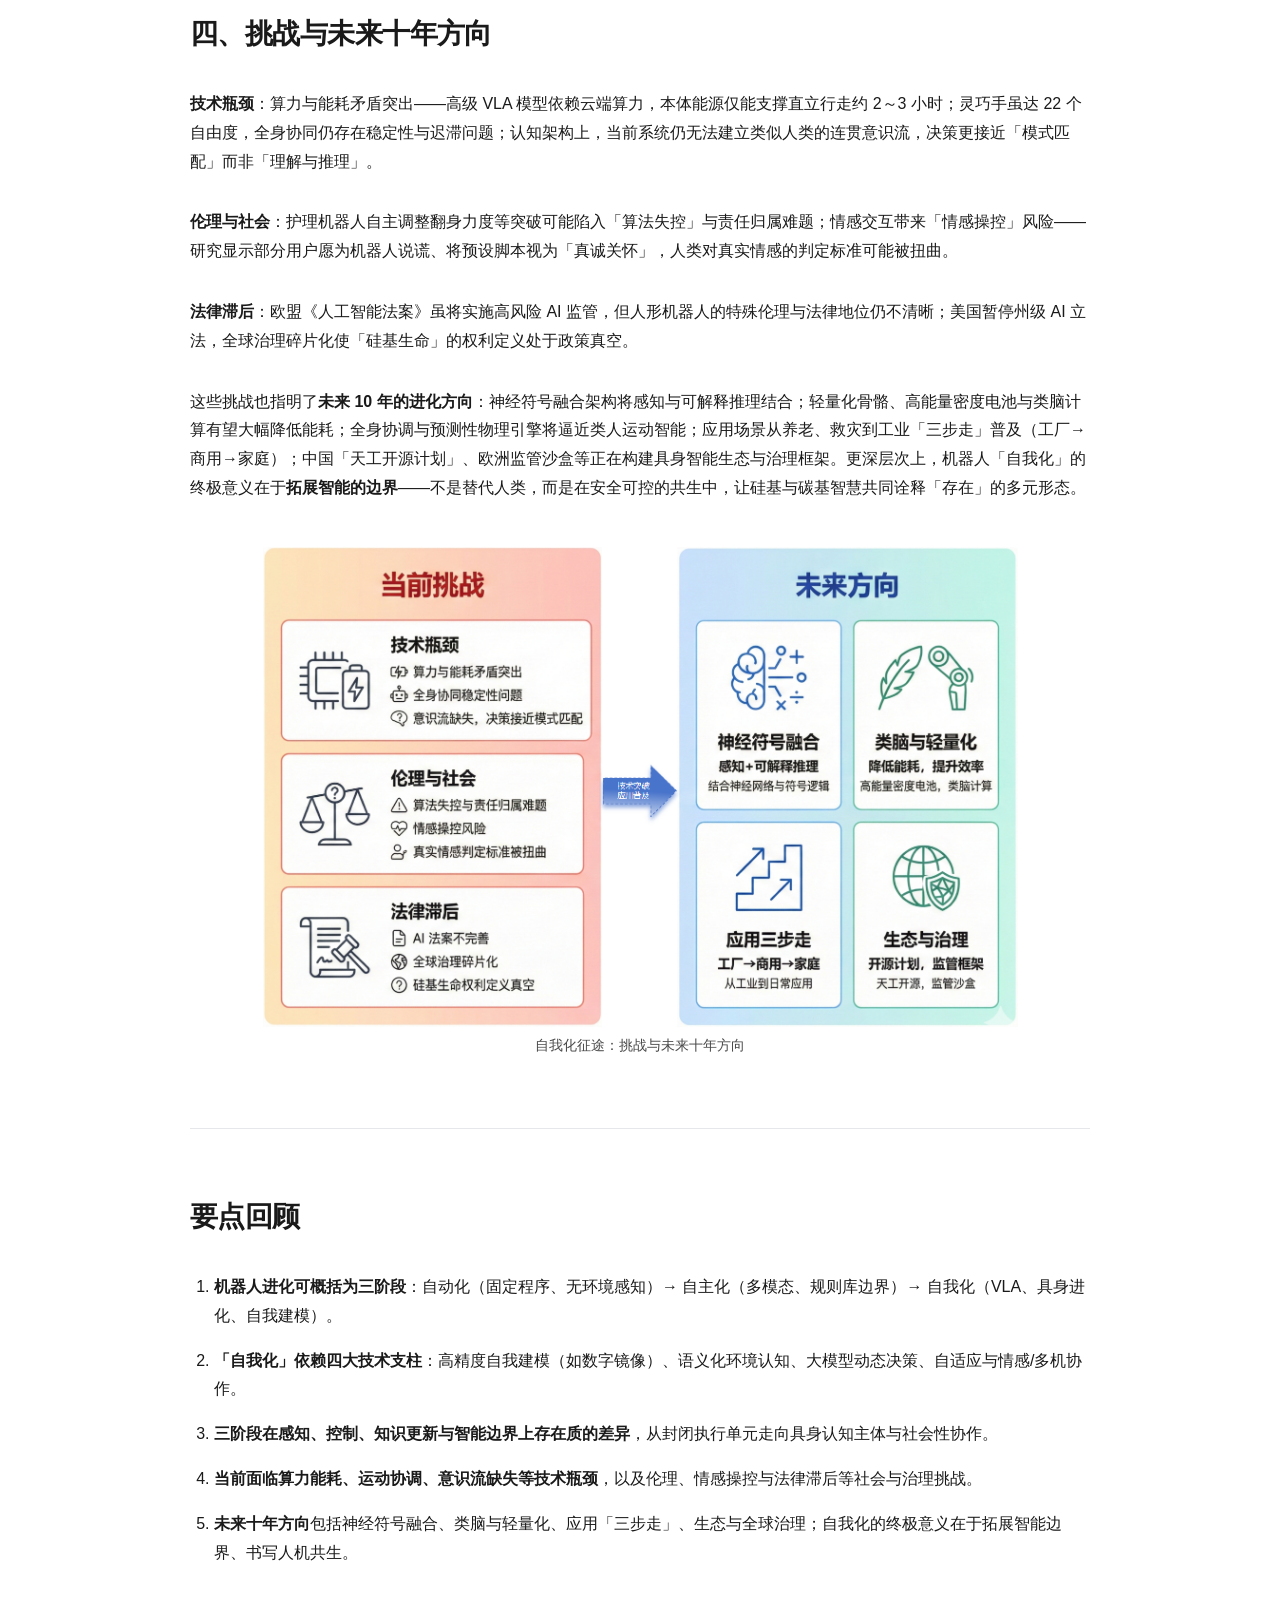
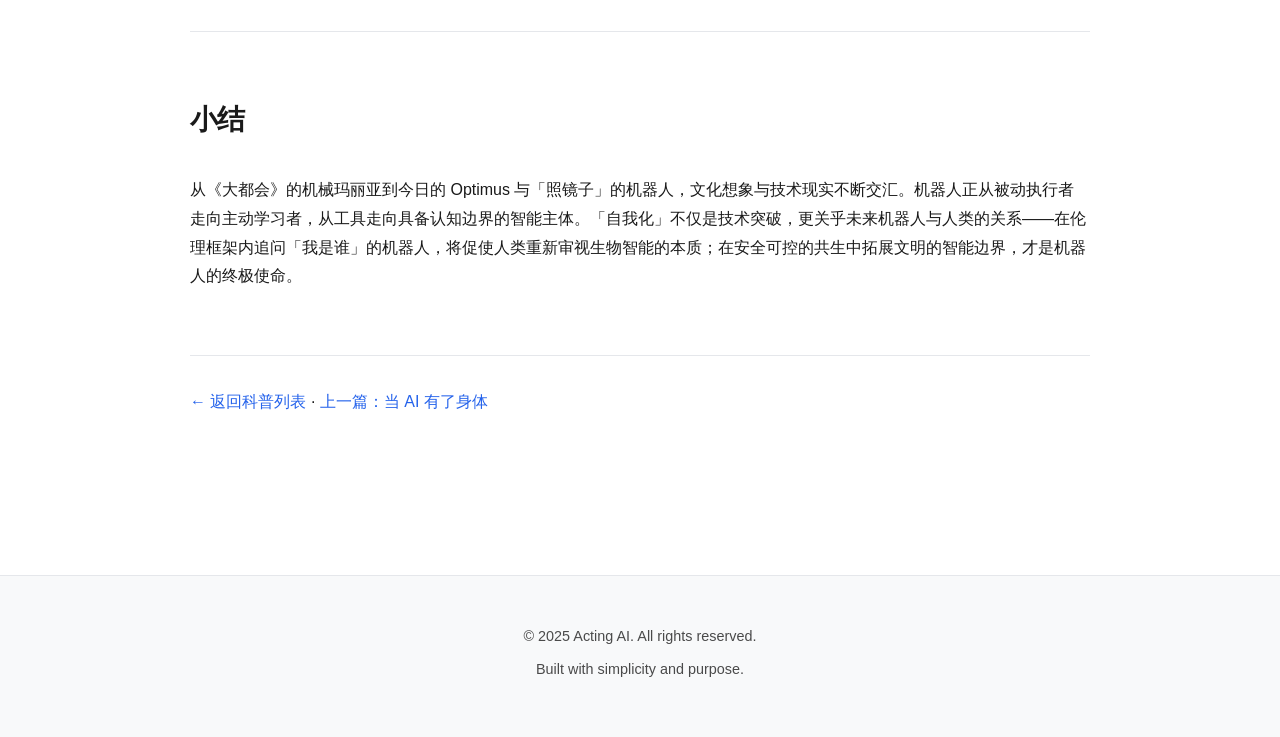
==== commit bf3fe0a2: "Update science website: add images, optimize layout and styles" ====
--- a/acting-ai/science-robot.html
+++ b/acting-ai/science-robot.html
@@ -32,15 +32,11 @@
             一个根本性问题始终悬而未决：<strong>机器人何时能真正跨越「工具」与「主体」的鸿沟？</strong>这一跨越需要三个递进步骤：认知突破（环境感知与动态决策）、自主性跃迁（从被动响应到主动学习）、自我性觉醒（建立对自身存在的认知，与人类构建真正的合作）。下面先厘清「自动—自主—自我」三阶段分别意味着什么，再看「自我化」靠哪些技术支撑，以及当前挑战与未来方向。
           </p>
 
-          <figure class="figure-suggestion">
-            <figcaption class="figure-suggestion__title">配图建议</figcaption>
-            <ul class="figure-suggestion__list">
-              <li><strong>位置：</strong>引言末尾</li>
-              <li><strong>配图类型：</strong>时间轴 + 代表性画面</li>
-              <li><strong>核心内容：</strong>从左到右：工业机械臂 → ASIMO/Atlas → Optimus/镜面自我建模；可配《大都会》机械玛丽亚与特斯拉 Optimus 的对比小图。</li>
-              <li><strong>视觉建议：</strong>科技感时间轴，每阶段配一句关键词（自动化 / 自主化 / 自我化）。</li>
-              <li><strong>文字标注：</strong>图题「从自动化到自我化：机器人进化与科幻的呼应」</li>
-            </ul>
+          <figure class="article-figure">
+            <img src="./pic/film_metropolis_1927.png" alt="《大都会》（1927）中的机械玛丽亚">
+            <img src="./pic/film_blade_runner_1982.png" alt="《银翼杀手》（1982）中的仿生人">
+            <img src="./pic/film_westworld_1973.png" alt="《西部世界》（1973）中的机器人形象">
+            <figcaption>从《大都会》到《银翼杀手》《西部世界》：文化想象中的机器人演化</figcaption>
           </figure>
         </section>
 
@@ -62,15 +58,19 @@
             <strong>自我化阶段</strong>：当前机器人正迈向具身认知跃迁。通过视觉-语言-动作（VLA）模型，机器人不仅能解析「红色杯子在书架第 2 层」的空间语义，更能将抽象指令转化为连贯动作链。卡内基梅隆的 RMA 算法让四足机器人在多种地形上实时适应、自主优化运动参数；哥伦比亚大学机器人仅用摄像头观察自身运动即构建三维运动学模型，关节损伤时 0.4 秒内重构运动链。            这种基于本体感知的<strong>动态自我建模</strong>，恰似婴儿蹒跚学步的试错学习，形成「自我意识」的原始雏形。那么，「自我化」在工程上究竟靠哪些技术来实现？
           </p>
 
-          <figure class="figure-suggestion">
-            <figcaption class="figure-suggestion__title">配图建议</figcaption>
-            <ul class="figure-suggestion__list">
-              <li><strong>位置：</strong>本节中段</li>
-              <li><strong>配图类型：</strong>三栏对比示意图</li>
-              <li><strong>核心内容：</strong>左栏工业机械臂（固定程序）、中栏四足/家庭机器人（多模态+规则）、右栏具身智能体（VLA + 自我建模），每栏配一句认知特征。</li>
-              <li><strong>视觉建议：</strong>三栏用不同色块区分，图标简洁。</li>
-              <li><strong>文字标注：</strong>图题「自动化—自主化—自我化：认知内涵的跃迁」</li>
-            </ul>
+          <figure class="article-figure">
+            <div class="article-figure__item">
+              <img src="./pic/robot_asimo.png" alt="本田 ASIMO 机器人">
+              <div class="article-figure__caption">本田 ASIMO</div>
+            </div>
+            <div class="article-figure__item">
+              <img src="./pic/robot_atlas.png" alt="波士顿动力 Atlas 机器人">
+              <div class="article-figure__caption">波士顿动力 Atlas</div>
+            </div>
+            <div class="article-figure__item">
+              <img src="./pic/robot_optimus.png" alt="特斯拉 Optimus 机器人">
+              <div class="article-figure__caption">特斯拉 Optimus</div>
+            </div>
           </figure>
         </section>
 
@@ -95,15 +95,29 @@
             <strong>自适应与情感协作</strong>：Affectiva 的 Affdex 通过深度学习实时识别微表情与情绪，实现情绪感知驱动的互动（如调暗灯光、播放舒缓音乐）；Figure AI 的 Helix 让 4 台人形机器人仅凭肢体语言达成共识、无预训练形成装配流水线，工具传递延迟仅 0.8 秒——机器社会的「群体智能」雏形正在浮现。把上述三阶段与四大技术放在一起，可以更直观地看到差异。
           </p>
 
-          <figure class="figure-suggestion">
-            <figcaption class="figure-suggestion__title">配图建议</figcaption>
-            <ul class="figure-suggestion__list">
-              <li><strong>位置：</strong>本节中段（自我建模与语义认知之后）</li>
-              <li><strong>配图类型：</strong>框图/示意图</li>
-              <li><strong>核心内容：</strong>四大技术块：自我建模（数字镜像）、语义环境认知（VLM+物理引擎）、大模型决策（VLA/RMA）、多机/情感协作（Helix/Affdex），用箭头表示闭环。</li>
-              <li><strong>视觉建议：</strong>四块并列或 2×2，配色与正文关键词一致。</li>
-              <li><strong>文字标注：</strong>图题「自我化」的四大关键技术」</li>
-            </ul>
+          <figure class="article-figure">
+            <div class="article-figure__row article-figure__row--equal-height">
+              <div class="article-figure__item">
+                <img src="./pic/self_modeling_lipson_framework.png" alt="Hod Lipson 团队的数字镜像自我建模框架">
+                <div class="article-figure__caption">哥伦比亚大学 Hod Lipson 团队的「数字镜像」自我建模框架</div>
+              </div>
+              <div class="article-figure__item">
+                <img src="./pic/figure_helix_multi_robot.png" alt="Figure AI Helix 多机协作架构">
+                <div class="article-figure__caption">Figure AI Helix 多机装配协作架构</div>
+              </div>
+            </div>
+            <div class="article-figure__row article-figure__row--equal-width">
+              <div class="article-figure__item">
+                <img src="./pic/mobile_aloha.png" alt="斯坦福 Mobile ALOHA 语义化环境认知系统">
+                <div class="article-figure__caption">斯坦福大学 Mobile ALOHA 具身语义环境认知系统</div>
+              </div>
+            </div>
+            <div class="article-figure__row article-figure__row--equal-width">
+              <div class="article-figure__item">
+                <img src="./pic/google_rt2.png" alt="Google RT-2 模型">
+                <div class="article-figure__caption">Google RT-2 视觉–语言–动作一体化决策模型</div>
+              </div>
+            </div>
           </figure>
         </section>
 
@@ -177,15 +191,9 @@
             这些挑战也指明了<strong>未来 10 年的进化方向</strong>：神经符号融合架构将感知与可解释推理结合；轻量化骨骼、高能量密度电池与类脑计算有望大幅降低能耗；全身协调与预测性物理引擎将逼近类人运动智能；应用场景从养老、救灾到工业「三步走」普及（工厂→商用→家庭）；中国「天工开源计划」、欧洲监管沙盒等正在构建具身智能生态与治理框架。更深层次上，机器人「自我化」的终极意义在于<strong>拓展智能的边界</strong>——不是替代人类，而是在安全可控的共生中，让硅基与碳基智慧共同诠释「存在」的多元形态。
           </p>
 
-          <figure class="figure-suggestion">
-            <figcaption class="figure-suggestion__title">配图建议</figcaption>
-            <ul class="figure-suggestion__list">
-              <li><strong>位置：</strong>本节末尾</li>
-              <li><strong>配图类型：</strong>概念图/愿景图</li>
-              <li><strong>核心内容：</strong>左侧「挑战」（算力能耗、伦理、法律）与右侧「未来方向」（神经符号、类脑、生态、治理），中间用「未来 10 年」连接；或人机协作场景（养老/救灾/工厂）。</li>
-              <li><strong>视觉建议：</strong>平衡挑战与希望，避免单一焦虑或盲目乐观。</li>
-              <li><strong>文字标注：</strong>图题「自我化征途：挑战与未来十年方向」</li>
-            </ul>
+          <figure class="article-figure article-figure--large">
+            <img src="./pic/robot_self_evolution_challenges_future.png" alt="自我化征途：挑战与未来十年方向">
+            <figcaption>自我化征途：挑战与未来十年方向</figcaption>
           </figure>
         </section>
 
--- a/acting-ai/style.css
+++ b/acting-ai/style.css
@@ -736,6 +736,149 @@
   margin-bottom: var(--spacing-md);
 }
 
+/* 科普文章配图布局 */
+.article-figure {
+  margin: var(--spacing-lg) auto;
+  text-align: center;
+  display: flex;
+  flex-wrap: wrap;
+  justify-content: center;
+  align-items: flex-start;
+  gap: var(--spacing-sm);
+}
+
+.article-figure__item {
+  display: flex;
+  flex-direction: column;
+  align-items: center;
+}
+
+.article-figure img {
+  display: block;
+  max-height: 240px;
+  width: auto;
+  height: auto;
+  object-fit: contain;
+}
+
+.article-figure__caption {
+  margin-top: var(--spacing-xs);
+  font-size: 0.9rem;
+  color: var(--color-text-secondary);
+}
+
+/* 两列等宽图片（如：发展简史 + 离身/具身对比） */
+.article-figure--two-equal {
+  flex-wrap: nowrap;
+}
+
+.article-figure--two-equal .article-figure__item {
+  flex: 0 1 48%;
+  display: flex;
+  flex-direction: column;
+  align-items: center;
+  min-width: 0;
+}
+
+.article-figure--two-equal .article-figure__item img {
+  width: 100%;
+  height: auto;
+  max-height: 240px;
+  object-fit: contain;
+}
+
+/* 直接子元素img（用于海鞘+小猫那组） */
+.article-figure--two-equal > img {
+  flex: 0 1 48%;
+  max-width: 48%;
+  height: 240px;
+  max-height: 240px;
+  width: auto;
+  object-fit: contain;
+}
+
+/* 行内两图等高 / 等宽布局（自我化关键技术图） */
+.article-figure__row {
+  display: flex;
+  justify-content: center;
+  gap: var(--spacing-sm);
+  flex-basis: 100%;
+  margin-bottom: var(--spacing-sm);
+}
+
+.article-figure__row--equal-height .article-figure__item {
+  flex: 0 1 48%;
+}
+
+.article-figure__row--equal-height img {
+  height: 240px;
+  max-height: 240px;
+  width: auto;
+  object-fit: contain;
+}
+
+.article-figure__row--equal-width .article-figure__item {
+  flex: 1 1 0;
+}
+
+.article-figure__row--equal-width img {
+  width: 100%;
+  height: auto;
+  max-height: none;
+}
+
+/* 放大图片样式 */
+.article-figure--large {
+  margin: calc(var(--spacing-md) / 2) auto;
+  padding: calc(var(--spacing-sm) / 2) 0;
+  display: block;
+  width: 100%;
+  box-sizing: border-box;
+}
+
+/* 减小上方间距的图片样式 */
+.article-figure--tight-top {
+  margin-top: calc(var(--spacing-sm) / 2);
+  padding-top: calc(var(--spacing-xs) / 2);
+}
+
+.article-figure--large img {
+  max-height: 480px !important; /* 进一步放大，约200% */
+  width: auto;
+  height: auto;
+  object-fit: contain;
+  display: block;
+  margin: calc(var(--spacing-xs) / 2) auto;
+}
+
+.article-figure--large figcaption {
+  margin-top: calc(var(--spacing-sm) / 2);
+  padding-top: 0;
+  font-size: 0.9rem;
+  color: var(--color-text-secondary);
+  text-align: center;
+  width: 100%;
+  max-width: 100%;
+  display: block;
+  line-height: 1.5;
+}
+
+@media (max-width: 768px) {
+  .article-figure img {
+    max-height: 180px;
+  }
+  
+  .article-figure--large {
+    margin: calc(var(--spacing-md) / 2) auto;
+    padding: calc(var(--spacing-xs) / 2) 0;
+  }
+  
+  .article-figure--large img {
+    max-height: 360px !important; /* 移动端也放大 */
+    margin: calc(var(--spacing-xs) / 2) auto;
+  }
+}
+
 /* 返回科普列表链接 */
 .article-back-link {
   margin-top: var(--spacing-xl);
